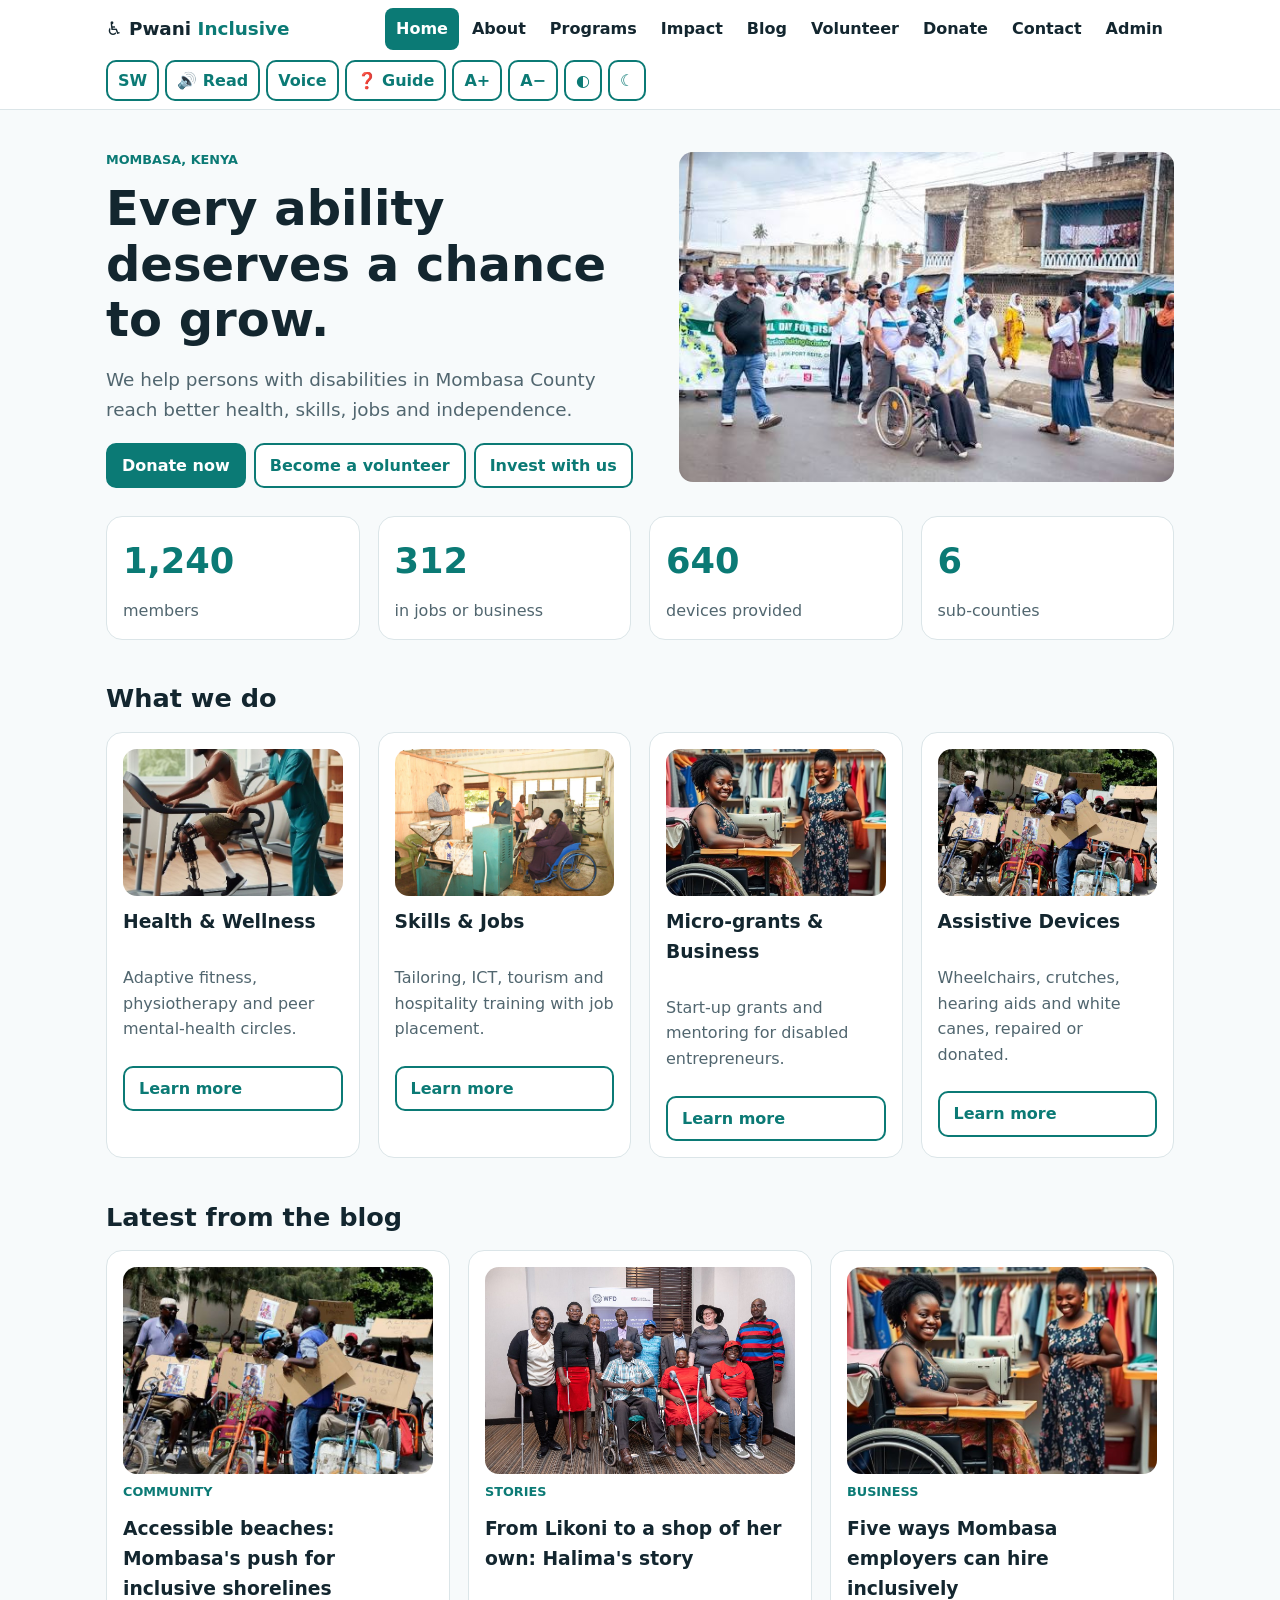
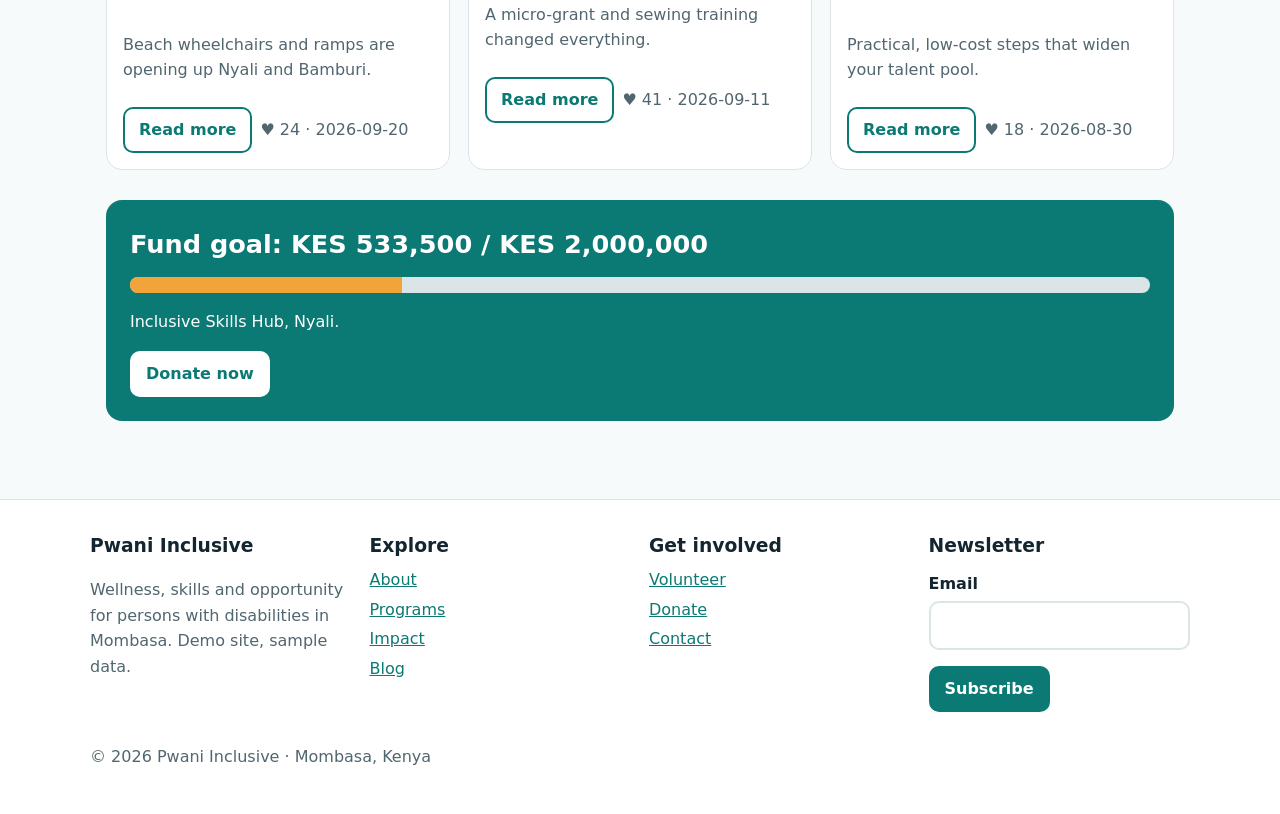
==== index.html @ b9b7ea9b "first commit" ====
<!DOCTYPE html>
<html lang="en">
<head>
  <meta charset="utf-8">
  <meta name="viewport" content="width=device-width, initial-scale=1">
  <meta name="description" content="Pwani Inclusive helps persons with disabilities in Mombasa County reach better health, skills, jobs and independence.">
  <title>Home · Pwani Inclusive</title>
  <link rel="stylesheet" href="style.css">
</head>

<!-- data-page tells the JavaScript which page this is -->
<body data-page="index">

  <!-- Accessibility: keyboard users press Tab once to jump past the menu -->
  <a class="skip" href="#app" data-i18n>Skip to content</a>
  <noscript><p class="noscript">Please turn on JavaScript to use this site.</p></noscript>

  <!-- ============ HEADER: logo, menu, accessibility tools (same on every page) ============ -->
  <header>
    <div class="bar">
      <a class="logo" href="index.html"><span aria-hidden="true">♿</span> Pwani <b>Inclusive</b></a>

      <nav id="nav" aria-label="Main" data-i18n-aria="Main">
        <a href="index.html" class="on" aria-current="page" data-i18n>Home</a>
        <a href="about.html" data-i18n>About</a>
        <a href="programs.html" data-i18n>Programs</a>
        <a href="impact.html" data-i18n>Impact</a>
        <a href="blog.html" data-i18n>Blog</a>
        <a href="volunteer.html" data-i18n>Volunteer</a>
        <a href="donate.html" data-i18n>Donate</a>
        <a href="contact.html" data-i18n>Contact</a>
        <a href="admin.html" data-i18n>Admin</a>
      </nav>

      <!-- Each button names its job in data-action; app.js runs the matching function -->
      <div class="tools" role="toolbar" aria-label="Accessibility tools" data-i18n-aria="Accessibility tools">
        <button data-action="lang" aria-label="Switch language English Swahili" data-i18n-aria="Switch language English Swahili">SW</button>
        <button id="btn-read" data-action="read"><span aria-hidden="true">🔊</span> <span data-i18n>Read</span></button>
        <button data-action="voice" aria-pressed="false" data-i18n>Voice</button>
        <button data-action="guide"><span aria-hidden="true">❓</span> <span data-i18n>Guide</span></button>
        <button data-action="bigger" aria-label="Bigger text" data-i18n-aria="Bigger text">A+</button>
        <button data-action="smaller" aria-label="Smaller text" data-i18n-aria="Smaller text">A−</button>
        <button data-action="contrast" aria-label="High contrast" data-i18n-aria="High contrast">◐</button>
        <button data-action="theme" aria-label="Dark mode" data-i18n-aria="Dark mode">☾</button>
        <button id="menu" data-action="menu" aria-label="Menu" data-i18n-aria="Menu" aria-expanded="false" aria-controls="nav">☰</button>
      </div>
    </div>
  </header>

  <!-- ============ MAIN: the part that changes on each page ============ -->
  <main id="app" tabindex="-1">
    <!-- 1. Hero: headline, three calls to action, photo -->
    <section class="hero">
      <div>
        <span class="tag">Mombasa, Kenya</span>
        <h1 data-i18n>Every ability deserves a chance to grow.</h1>
        <p class="lead" data-i18n>We help persons with disabilities in Mombasa County reach better health, skills, jobs and independence.</p>
        <div class="row">
          <a class="btn p" href="donate.html" data-i18n>Donate now</a>
          <a class="btn" href="volunteer.html" data-i18n>Become a volunteer</a>
          <a class="btn" href="impact.html" data-i18n>Invest with us</a>
        </div>
      </div>
      <!-- If images/hero.jpeg is missing, JavaScript swaps in a drawn picture (data-fallback) -->
      <img class="img" src="images/hero.jpeg" alt="Dhow boat at sunrise in Mombasa" data-fallback="Hero">
    </section>

    <!-- 2. Key numbers -->
    <section class="grid" aria-label="Key numbers">
      <div class="card"><div class="stat">1,240</div><div class="mut" data-i18n>members</div></div>
      <div class="card"><div class="stat">312</div><div class="mut" data-i18n>in jobs or business</div></div>
      <div class="card"><div class="stat">640</div><div class="mut" data-i18n>devices provided</div></div>
      <div class="card"><div class="stat">6</div><div class="mut" data-i18n>sub-counties</div></div>
    </section>

    <!-- 3. Programs -->
    <section>
      <h2 data-i18n>What we do</h2>
      <div class="grid">
        <div class="card">
          <img class="img" src="images/health.jpeg" alt="" loading="lazy" data-fallback="Health">
          <h3 data-i18n>Health &amp; Wellness</h3>
          <p class="mut" data-i18n>Adaptive fitness, physiotherapy and peer mental-health circles.</p>
          <a class="btn" href="programs.html" data-i18n>Learn more</a>
        </div>
        <div class="card">
          <img class="img" src="images/skills.jpeg" alt="" loading="lazy" data-fallback="Skills">
          <h3 data-i18n>Skills &amp; Jobs</h3>
          <p class="mut" data-i18n>Tailoring, ICT, tourism and hospitality training with job placement.</p>
          <a class="btn" href="programs.html" data-i18n>Learn more</a>
        </div>
        <div class="card">
          <img class="img" src="images/business.jpeg" alt="" loading="lazy" data-fallback="Business">
          <h3 data-i18n>Micro-grants &amp; Business</h3>
          <p class="mut" data-i18n>Start-up grants and mentoring for disabled entrepreneurs.</p>
          <a class="btn" href="programs.html" data-i18n>Learn more</a>
        </div>
        <div class="card">
          <img class="img" src="images/community.jpeg" alt="" loading="lazy" data-fallback="Community">
          <h3 data-i18n>Assistive Devices</h3>
          <p class="mut" data-i18n>Wheelchairs, crutches, hearing aids and white canes, repaired or donated.</p>
          <a class="btn" href="programs.html" data-i18n>Learn more</a>
        </div>
      </div>
    </section>

    <!-- 4. Latest blog posts: JavaScript fills this from the saved posts -->
    <section>
      <h2 data-i18n>Latest from the blog</h2>
      <div class="grid" id="latest-posts"></div>
    </section>

    <!-- 5. Fundraising progress: JavaScript sets the text and the bar width -->
    <section class="band">
      <h2 id="fund-title" data-i18n>Fund goal</h2>
      <div class="prog"><i></i></div>
      <p data-i18n>Inclusive Skills Hub, Nyali.</p>
      <a class="btn" href="donate.html" data-i18n>Donate now</a>
    </section>
  </main>

  <!-- ============ FOOTER (same on every page) ============ -->
  <footer>
    <div class="in">
      <div class="grid">
        <div>
          <h3>Pwani Inclusive</h3>
          <p class="mut" data-i18n>Wellness, skills and opportunity for persons with disabilities in Mombasa. Demo site, sample data.</p>
        </div>
        <div>
          <h3 data-i18n>Explore</h3>
          <a href="about.html" data-i18n>About</a>
          <a href="programs.html" data-i18n>Programs</a>
          <a href="impact.html" data-i18n>Impact</a>
          <a href="blog.html" data-i18n>Blog</a>
        </div>
        <div>
          <h3 data-i18n>Get involved</h3>
          <a href="volunteer.html" data-i18n>Volunteer</a>
          <a href="donate.html" data-i18n>Donate</a>
          <a href="contact.html" data-i18n>Contact</a>
        </div>
        <div>
          <h3 data-i18n>Newsletter</h3>
          <form id="sub-form">
            <label for="nl" data-i18n>Email</label>
            <input id="nl" type="email" required autocomplete="email">
            <p><button class="p" data-i18n>Subscribe</button></p>
          </form>
        </div>
      </div>
      <p class="mut">© 2026 Pwani Inclusive · Mombasa, Kenya</p>
    </div>
  </footer>

  <!-- Pop-up message (toast) and Guide box. Both are filled in by JavaScript -->
  <div id="toast" role="status" aria-live="polite"></div>
  <div id="guide" role="dialog" aria-label="Guide" data-i18n-aria="Guide" hidden></div>

  <!-- Scripts: order matters (see the notes at the top of app.js) -->
  <script src="js/data.js"></script>
  <script src="js/core.js"></script>
  <script src="js/access.js"></script>
  <script src="js/pages.js"></script>
  <script src="app.js"></script>
</body>
</html>
---- style.css ----
/* ==========================================================
   style.css  -  one stylesheet for all pages
   1. colours & themes   2. base   3. header & menu   4. buttons
   5. layout blocks      6. forms  7. tables & charts 8. footer, toast, guide
   ========================================================== */

/* ---------- 1. Colours & themes ----------
   Every colour is a variable, so dark mode and high contrast
   only have to change these few lines. */
:root {
  --bg: #f7fafb;  --fg: #13262f;  --mut: #51666f;           /* page, text, quiet text  */
  --card: #fff;   --pri: #0b7a75; --on: #fff;               /* cards, main colour, text on main colour */
  --acc: #f2a33a; --bd: #dbe5e8;                            /* accent (focus), borders */
}
/* Dark: follows the phone/computer setting unless the visitor chose light */
@media (prefers-color-scheme: dark) {
  :root:not([data-theme="light"]) {
    --bg: #0d1a1f; --fg: #e7f1f3; --mut: #9fb4bb; --card: #14262d; --pri: #35c2b8; --on: #06201e; --bd: #26404a;
  }
}
:root[data-theme="dark"] { --bg: #0d1a1f; --fg: #e7f1f3; --mut: #9fb4bb; --card: #14262d; --pri: #35c2b8; --on: #06201e; --bd: #26404a; }
/* High contrast: black, white and yellow only */
:root[data-hc="1"] { --bg: #000; --fg: #fff; --mut: #fff; --card: #000; --pri: #ffe600; --on: #000; --bd: #fff; }

/* ---------- 2. Base ---------- */
html { font-size: var(--fs, 100%); }                        /* A+ / A- change --fs */
* { box-sizing: border-box; }
[hidden] { display: none !important; }                      /* makes the hidden attribute always win */
body { margin: 0; background: var(--bg); color: var(--fg);
       font: 1rem/1.6 system-ui, -apple-system, "Segoe UI", Roboto, sans-serif; }
a { color: var(--pri); }
img { max-width: 100%; display: block; }
h1 { font-size: clamp(1.9rem, 5vw, 3rem); line-height: 1.15; margin: .2em 0; }
h2 { font-size: 1.6rem; margin: 1.5em 0 .5em; }
h3 { margin: .2em 0; }
main { max-width: 1100px; margin: auto; padding: 24px 16px 48px; outline: 0; }
:focus-visible { outline: 3px solid var(--acc); outline-offset: 2px; }   /* clear keyboard focus ring */
.skip { position: absolute; left: -999px; }                              /* "Skip to content" appears on Tab */
.skip:focus { left: 8px; top: 8px; background: var(--acc); color: #000; padding: 8px; z-index: 99; }
.mut { color: var(--mut); }
.noscript { background: var(--acc); color: #000; padding: 12px; text-align: center; font-weight: 700; }
@media (prefers-reduced-motion: reduce) { * { transition: none !important; scroll-behavior: auto !important; } }

/* ---------- 3. Header, menu, accessibility tools ---------- */
header { position: sticky; top: 0; background: var(--card); border-bottom: 1px solid var(--bd); z-index: 10; }
.bar { max-width: 1100px; margin: auto; display: flex; align-items: center; gap: 10px; padding: 8px 16px; flex-wrap: wrap; }
.logo { font-weight: 800; font-size: 1.15rem; text-decoration: none; color: var(--fg); margin-right: auto; }
.logo b { color: var(--pri); }
nav { display: flex; gap: 2px; flex-wrap: wrap; }
nav a { padding: 8px 11px; border-radius: 8px; text-decoration: none; color: var(--fg); font-weight: 600; }
nav a.on, nav a:hover { background: var(--pri); color: var(--on); }
.tools { display: flex; gap: 6px; flex-wrap: wrap; }
.tools button { padding: 6px 10px; }
#menu { display: none; }
@media (max-width: 860px) {                                 /* phone: menu button appears, links fold away */
  #menu { display: inline-block; }
  nav { display: none; width: 100%; flex-direction: column; }
  nav.open { display: flex; }
}

/* ---------- 4. Buttons ---------- */
button, .btn { font: inherit; font-weight: 700; border: 2px solid var(--pri); background: var(--card); color: var(--pri);
               border-radius: 10px; padding: 8px 14px; cursor: pointer; text-decoration: none; display: inline-block; }
.btn.p, button.p, button.on { background: var(--pri); color: var(--on); }     /* p = primary, on = selected */
button.d { border-color: #c0392b; color: #c0392b; }                             /* d = danger (delete) */
button:disabled { opacity: .5; cursor: not-allowed; }

/* ---------- 5. Layout blocks ---------- */
.hero { display: grid; grid-template-columns: 1.1fr 1fr; gap: 28px; align-items: center; padding: 12px 0 28px; }
@media (max-width: 800px) { .hero { grid-template-columns: 1fr; } }
.lead { font-size: 1.15rem; color: var(--mut); }
.img { border-radius: 14px; width: 100%; aspect-ratio: 3/2; object-fit: cover; background: var(--bd); }
.grid { display: grid; grid-template-columns: repeat(auto-fit, minmax(240px, 1fr)); gap: 18px; }
.card { background: var(--card); border: 1px solid var(--bd); border-radius: 16px; padding: 16px; display: flex; flex-direction: column; gap: 8px; }
.tag { font-size: .8rem; font-weight: 700; color: var(--pri); text-transform: uppercase; }
.stat { font-size: 2.2rem; font-weight: 800; color: var(--pri); }
.band { background: var(--pri); color: var(--on); border-radius: 16px; padding: 24px; margin: 30px 0; }
.band .btn { background: var(--on); color: var(--pri); border-color: var(--on); }
.row { display: flex; gap: 8px; flex-wrap: wrap; align-items: center; }
.prog { height: 16px; background: var(--bd); border-radius: 99px; overflow: hidden; }       /* progress bar track */
.prog i { display: block; height: 100%; background: var(--acc); }                             /* ...and its fill */

/* ---------- 6. Forms ---------- */
label { display: block; font-weight: 600; margin: 10px 0 4px; }
input, select, textarea { width: 100%; font: inherit; padding: 10px; border: 2px solid var(--bd); border-radius: 10px; background: var(--card); color: var(--fg); }
input[type=checkbox] { width: auto; }
fieldset { border: 1px solid var(--bd); border-radius: 10px; margin: 10px 0; }
legend { font-weight: 600; padding: 0 6px; }
.ck label { display: inline-flex; gap: 6px; align-items: center; font-weight: 500; margin: 4px 12px 4px 0; }

/* ---------- 7. Tables & bar chart ---------- */
table { width: 100%; border-collapse: collapse; }
th, td { text-align: left; padding: 8px; border-bottom: 1px solid var(--bd); }
.tw { overflow-x: auto; }                                   /* wide tables scroll sideways on phones */
.bars { display: flex; align-items: flex-end; gap: 12px; height: 180px; margin-bottom: 28px; }
.bars div { flex: 1; background: var(--pri); border-radius: 8px 8px 0 0; position: relative; }
.bars span { position: absolute; top: -22px; width: 100%; text-align: center; font-size: .8rem; font-weight: 700; }
.bars em { position: absolute; bottom: -22px; width: 100%; text-align: center; font-size: .8rem; font-style: normal; }
.stack > * + * { margin-top: 12px; }                        /* spacing between admin message cards */

/* ---------- 8. Footer, toast message, guide box ---------- */
footer { background: var(--card); border-top: 1px solid var(--bd); padding: 28px 16px; }
footer .in { max-width: 1100px; margin: auto; }
footer a { display: block; padding: 2px 0; }
#toast { position: fixed; left: 50%; bottom: 20px; transform: translateX(-50%); background: var(--fg); color: var(--bg);
         padding: 12px 18px; border-radius: 10px; font-weight: 700; opacity: 0; pointer-events: none; transition: .3s; z-index: 50; }
#toast.show { opacity: 1; }
#guide { position: fixed; left: 8px; right: 8px; bottom: 8px; max-width: 640px; margin: auto; background: var(--card);
         border: 3px solid var(--acc); border-radius: 16px; padding: 14px; z-index: 40; box-shadow: 0 8px 30px #0005; }
.hl { outline: 4px solid var(--acc); outline-offset: 4px; }  /* highlight added by the Guide */

/* ---------- small helpers used in the HTML ---------- */
.band h2 { margin-top: 0; }
.narrow { max-width: 380px; }
.gap-b { margin-bottom: 14px; }
.mt { margin-top: 14px; }
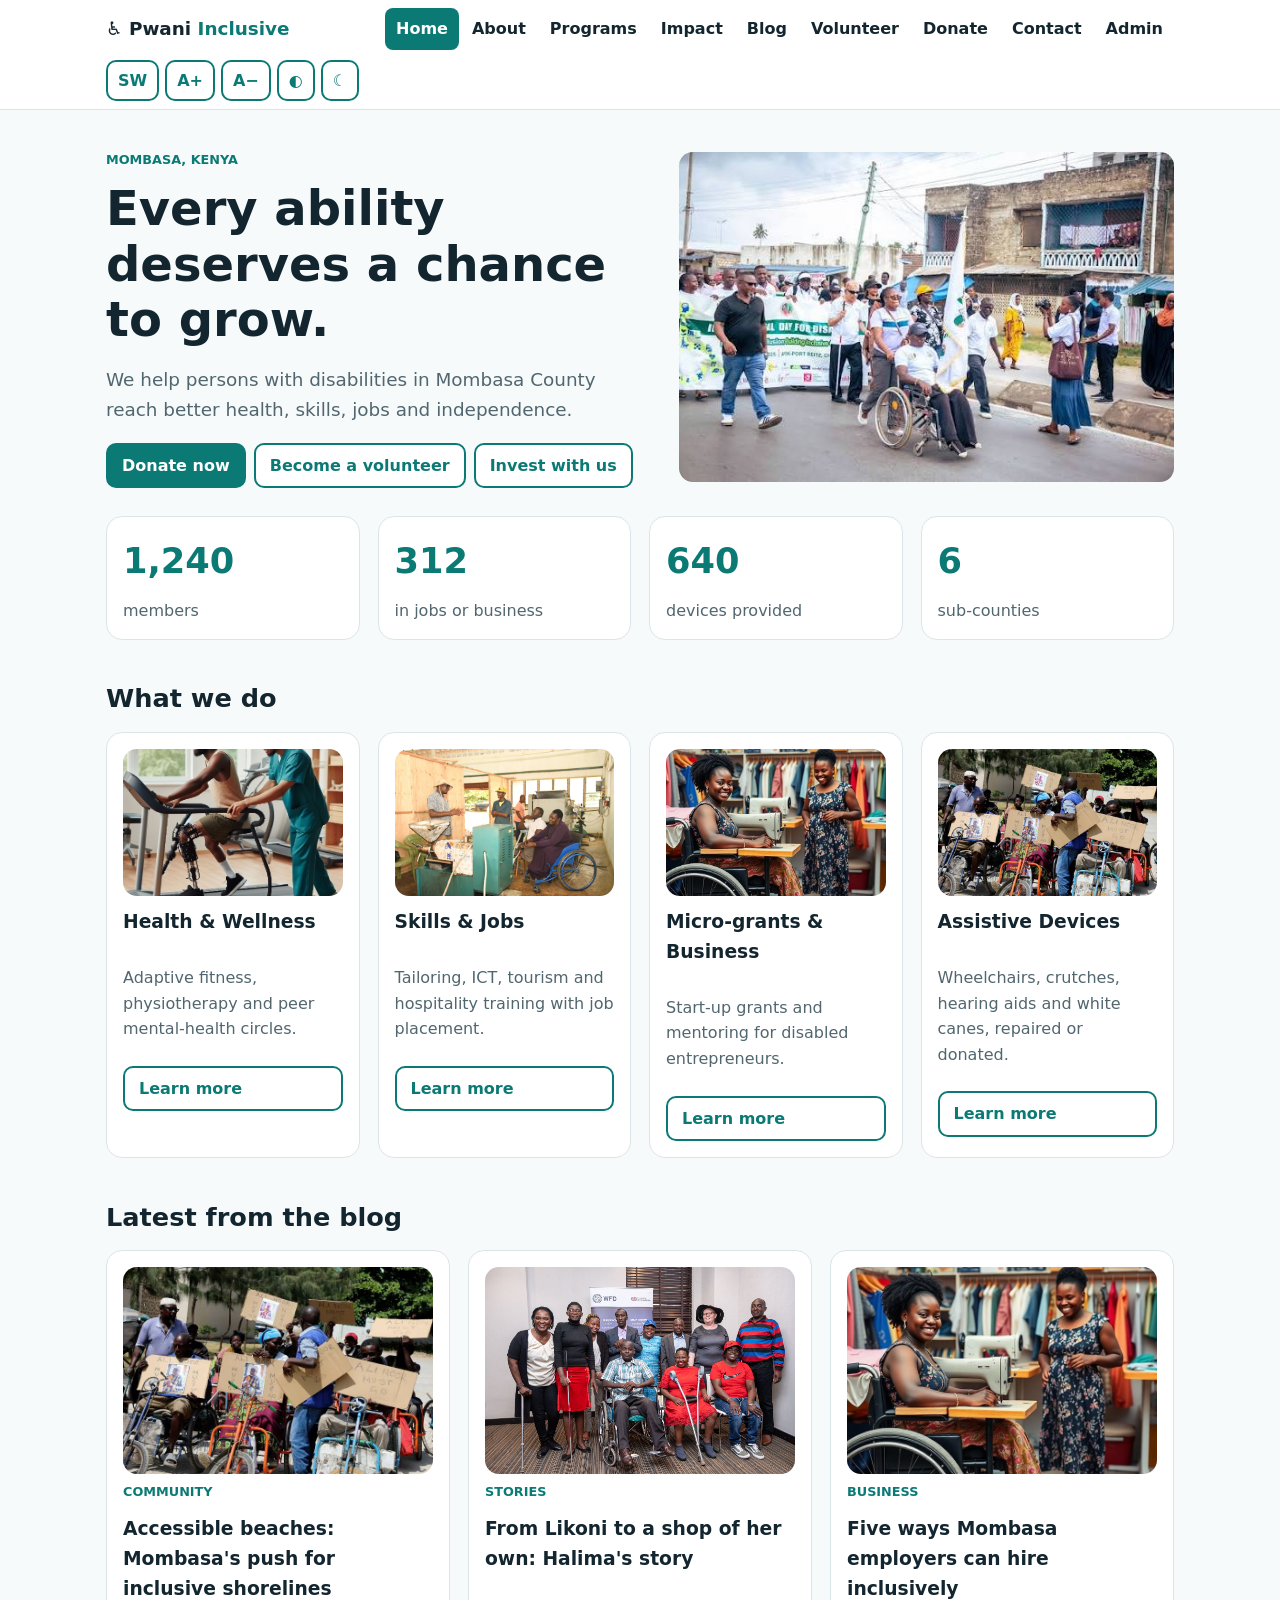
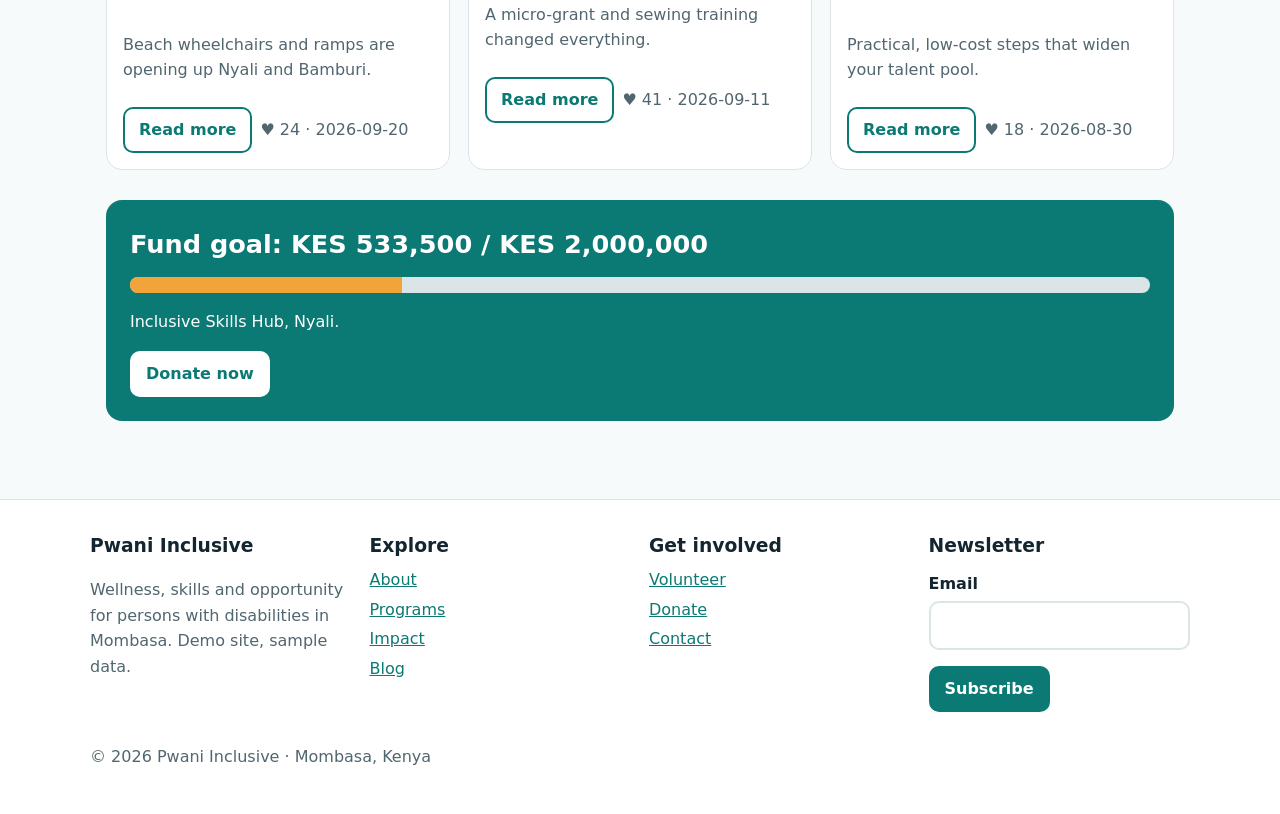
==== commit 80584caa: "update: add swahili language button to all pages" ====
--- a/index.html
+++ b/index.html
@@ -35,9 +35,13 @@
       <!-- Each button names its job in data-action; app.js runs the matching function -->
       <div class="tools" role="toolbar" aria-label="Accessibility tools" data-i18n-aria="Accessibility tools">
         <button data-action="lang" aria-label="Switch language English Swahili" data-i18n-aria="Switch language English Swahili">SW</button>
+<!-- 
+
+        <button data-action="lang" aria-label="Switch language English Swahili" data-i18n-aria="Switch language English Swahili">SW</button>
         <button id="btn-read" data-action="read"><span aria-hidden="true">🔊</span> <span data-i18n>Read</span></button>
         <button data-action="voice" aria-pressed="false" data-i18n>Voice</button>
         <button data-action="guide"><span aria-hidden="true">❓</span> <span data-i18n>Guide</span></button>
+-->
         <button data-action="bigger" aria-label="Bigger text" data-i18n-aria="Bigger text">A+</button>
         <button data-action="smaller" aria-label="Smaller text" data-i18n-aria="Smaller text">A−</button>
         <button data-action="contrast" aria-label="High contrast" data-i18n-aria="High contrast">◐</button>
